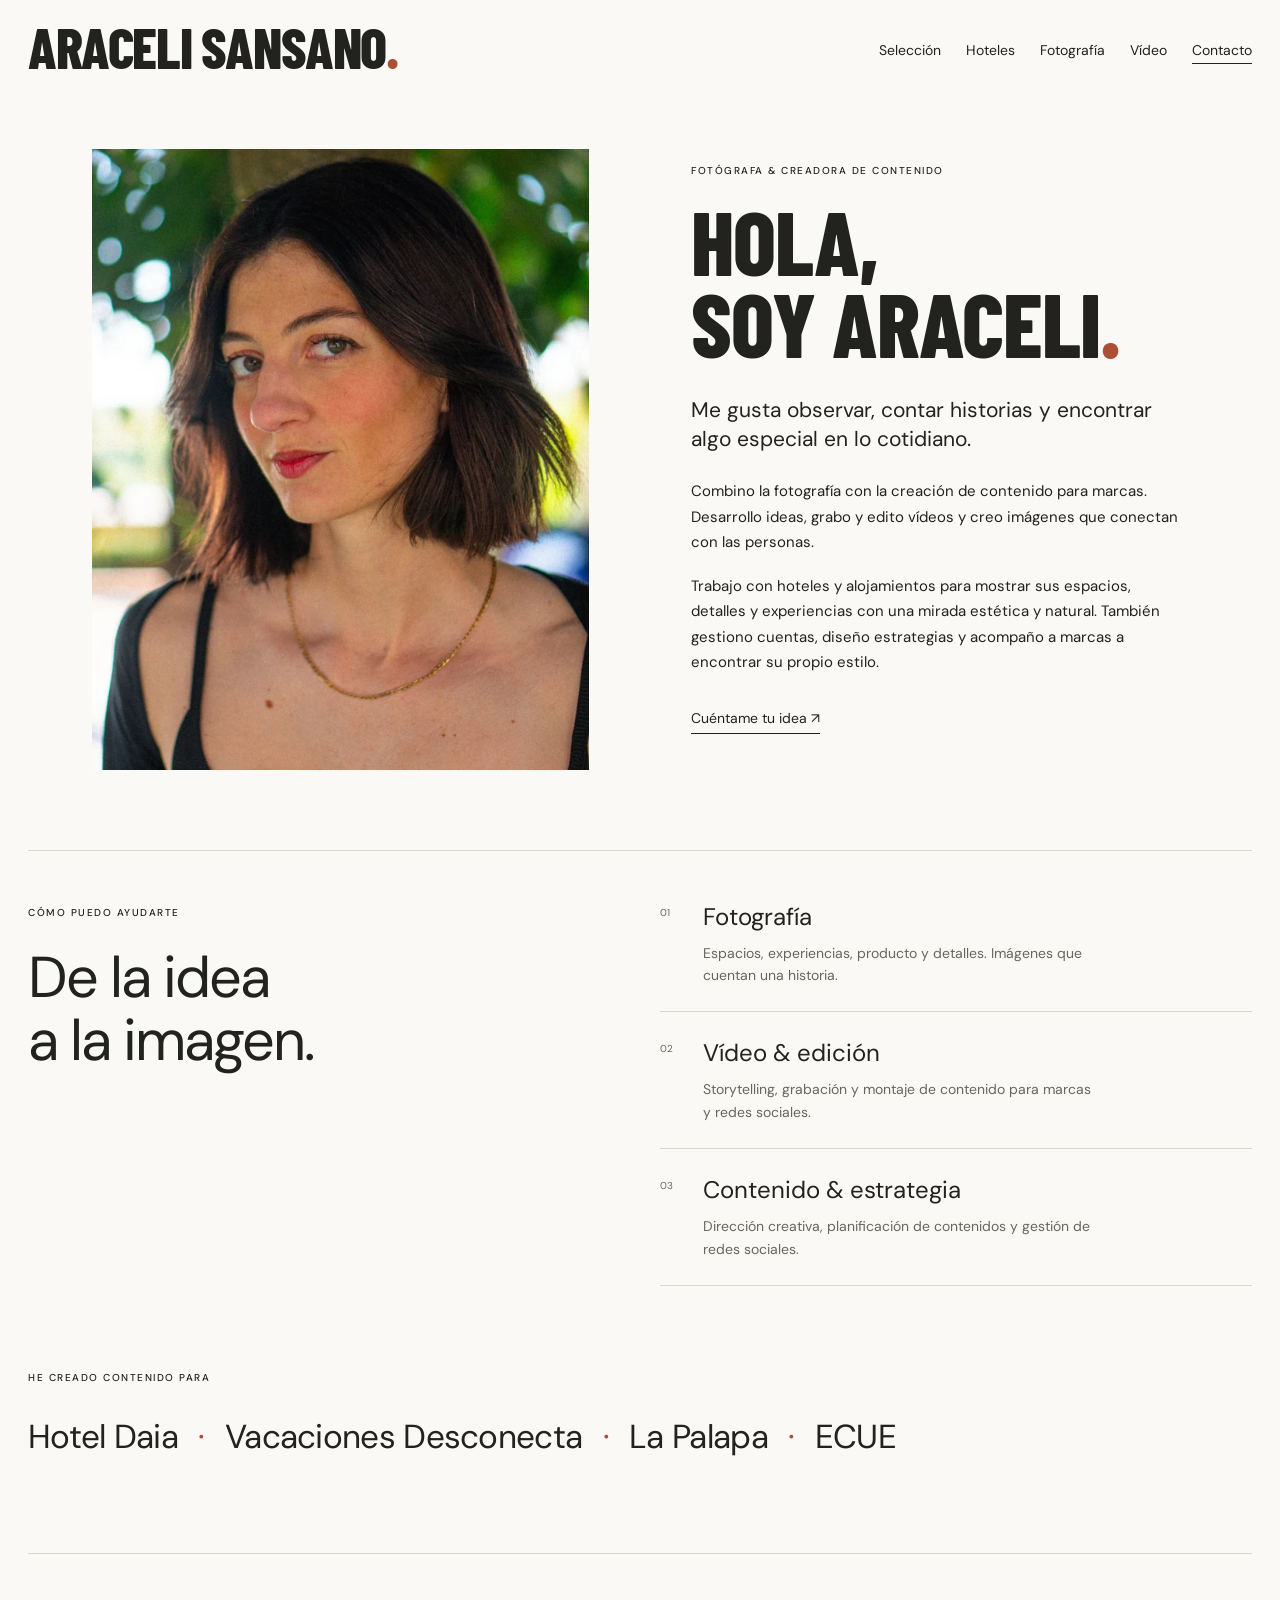
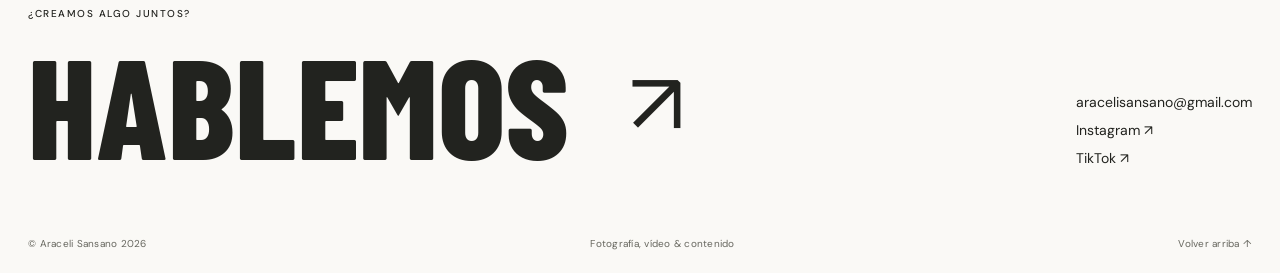
==== site/contacto.html @ bf67e086 "Build Araceli Sansano portfolio and prepare GitHub Pages" ====
<!doctype html>
<html lang="es"><head><meta charset="utf-8"><meta name="viewport" content="width=device-width, initial-scale=1">
<title>Sobre mí &amp; contacto — Araceli Sansano</title><meta name="description" content="Conoce a Araceli Sansano, fotógrafa y creadora de contenido. Hablemos de tu próximo proyecto.">
<meta name="theme-color" content="#faf9f6"><meta property="og:title" content="Sobre mí &amp; contacto — Araceli Sansano">
<meta property="og:description" content="Conoce a Araceli Sansano, fotógrafa y creadora de contenido. Hablemos de tu próximo proyecto."><meta property="og:type" content="website">
<meta property="og:image" content="https://jmf3192.github.io/seliweb/assets/images/MAGwtpu_GCA-1280.webp">
<link rel="icon" href="assets/favicon.svg" type="image/svg+xml">
<link rel="preload" href="assets/fonts/barlow-condensed-800.ttf" as="font" type="font/ttf" crossorigin>
<link rel="stylesheet" href="assets/style.css"><script src="assets/main.js" defer></script></head>
<body class=""><a class="skip" href="#contenido">Saltar al contenido</a>
<header class="header"><a class="wordmark" href="index.html" aria-label="Araceli Sansano, inicio">ARACELI SANSANO<span class="brand-dot">.</span></a>
<nav aria-label="Navegación principal"><a href="index.html" >Selección</a><a href="hoteles.html" >Hoteles</a><a href="fotografia.html" >Fotografía</a><a href="video.html" >Vídeo</a><a href="contacto.html" aria-current="page">Contacto</a></nav></header>
<main id="contenido"><section class="about-page"><div class="portrait"><img class="" src="assets/images/MAG5357HWW8-1280.webp"
      srcset="assets/images/MAG5357HWW8-640.webp 640w, assets/images/MAG5357HWW8-1280.webp 1280w, assets/images/MAG5357HWW8-1920.webp 1596w"
      sizes="(max-width: 700px) 100vw, 50vw" width="1596" height="2400"
      alt="Araceli Sansano" loading="eager" fetchpriority="high" decoding="async"></div><div class="about-copy"><span class="eyebrow">FOTÓGRAFA & CREADORA DE CONTENIDO</span><h1>Hola,<br>soy Araceli<span class="brand-dot">.</span></h1><p class="lead">Me gusta observar, contar historias y encontrar algo especial en lo cotidiano.</p><p>Combino la fotografía con la creación de contenido para marcas. Desarrollo ideas, grabo y edito vídeos y creo imágenes que conectan con las personas.</p><p>Trabajo con hoteles y alojamientos para mostrar sus espacios, detalles y experiencias con una mirada estética y natural. También gestiono cuentas, diseño estrategias y acompaño a marcas a encontrar su propio estilo.</p><a class="text-link" href="mailto:aracelisansano@gmail.com">Cuéntame tu idea ↗</a></div></section>
<section class="services"><div><span class="eyebrow">CÓMO PUEDO AYUDARTE</span><h2>De la idea<br>a la imagen.</h2></div><div class="service-list"><div><span>01</span><h3>Fotografía</h3><p>Espacios, experiencias, producto y detalles. Imágenes que cuentan una historia.</p></div><div><span>02</span><h3>Vídeo & edición</h3><p>Storytelling, grabación y montaje de contenido para marcas y redes sociales.</p></div><div><span>03</span><h3>Contenido & estrategia</h3><p>Dirección creativa, planificación de contenidos y gestión de redes sociales.</p></div></div></section>
<section class="experience"><span class="eyebrow">HE CREADO CONTENIDO PARA</span><p>Hotel Daia <span>·</span> Vacaciones Desconecta <span>·</span> La Palapa <span>·</span> ECUE</p></section></main>
<footer class="footer"><div class="footer-top"><div><span class="eyebrow">¿CREAMOS ALGO JUNTOS?</span><a class="contact-cta" href="mailto:aracelisansano@gmail.com">Hablemos<span aria-hidden="true">↗</span></a></div>
<div class="footer-links"><a href="mailto:aracelisansano@gmail.com">aracelisansano@gmail.com</a><a href="https://www.instagram.com/aracelisansano/" target="_blank" rel="noopener noreferrer">Instagram ↗</a><a href="https://www.tiktok.com/@aracelisansano" target="_blank" rel="noopener noreferrer">TikTok ↗</a></div></div>
<div class="footer-bottom"><span>© Araceli Sansano <span data-year>2026</span></span><span>Fotografía, vídeo & contenido</span><a href="#">Volver arriba ↑</a></div></footer>
<dialog class="lightbox" aria-label="Visor de fotografías"><div class="lightbox-bar"><span class="lightbox-count" aria-live="polite"></span><button class="lightbox-close" type="button" aria-label="Cerrar visor">Cerrar ×</button></div><div class="lightbox-stage"><button class="lightbox-prev" type="button" aria-label="Fotografía anterior">←</button><img class="lightbox-image" alt=""><button class="lightbox-next" type="button" aria-label="Fotografía siguiente">→</button></div><p class="lightbox-caption"></p></dialog>
</body></html>
---- site/assets/style.css ----
@font-face{font-family:Barlow;src:url('fonts/barlow-condensed-800.ttf') format('truetype');font-weight:800;font-display:swap}
@font-face{font-family:DM;src:url('fonts/dm-sans-400.ttf') format('truetype');font-weight:400;font-display:swap}
@font-face{font-family:DM;src:url('fonts/dm-sans-500.ttf') format('truetype');font-weight:500;font-display:swap}
@font-face{font-family:DM;src:url('fonts/dm-sans-600.ttf') format('truetype');font-weight:600;font-display:swap}
:root{--paper:#faf9f6;--ink:#22231f;--muted:#67675f;--accent:#ad4e35;--line:#d9d8d0;--space:28px}
*{box-sizing:border-box}html{scroll-behavior:smooth;scroll-padding-top:24px}body{margin:0;background:var(--paper);color:var(--ink);font-family:DM,Arial,sans-serif;font-size:15px;-webkit-font-smoothing:antialiased}a{color:inherit;text-decoration:none}button{font:inherit;color:inherit}img{display:block;max-width:100%;height:auto}button,a{-webkit-tap-highlight-color:transparent}a:focus-visible,button:focus-visible,video:focus-visible{outline:2px solid var(--accent);outline-offset:5px}::selection{background:#e3c5ad;color:#222}h1,h2,h3,p{margin:0}button{cursor:pointer}.skip{position:fixed;left:20px;top:-100px;z-index:100;background:var(--ink);color:white;padding:15px}.skip:focus{top:12px}.header{display:flex;align-items:center;justify-content:space-between;gap:32px;padding:22px var(--space) 26px}.wordmark{font-family:Barlow,Impact,sans-serif;font-size:clamp(34px,4.4vw,66px);font-weight:800;line-height:.9;white-space:nowrap;letter-spacing:-1.4px}.brand-dot{color:var(--accent)}.header nav{display:flex;gap:25px;align-items:center;padding-top:5px;font-size:14px;white-space:nowrap}.header nav a{padding:8px 0;position:relative}.header nav a:after{content:'';position:absolute;bottom:3px;left:0;right:0;height:1px;background:currentColor;transform:scaleX(0);transform-origin:left;transition:transform .2s}.header nav a:hover:after,.header nav a[aria-current]:after{transform:scaleX(1)}main{padding:0 var(--space)}.section-kicker{display:flex;align-items:center;justify-content:space-between;gap:15px;margin:24px 0 20px}.section-kicker h1{font-weight:400;font-size:15px}.section-kicker>span,.eyebrow{font-size:10px;letter-spacing:1.5px;font-weight:500;text-transform:uppercase}.section-kicker>span{color:var(--muted)}.project-grid{display:grid;grid-template-columns:repeat(2,minmax(0,1fr));column-gap:26px;row-gap:58px}.project-card.featured{grid-column:1/-1}.project-visual{overflow:hidden;position:relative;background:#eae8e1;aspect-ratio:4/4.5}.project-visual>img{width:100%;height:100%;object-fit:cover;transition:transform .65s cubic-bezier(.2,.6,.3,1)}.project-visual.paired{display:grid;grid-template-columns:1fr 1fr;gap:12px;aspect-ratio:auto;background:transparent;height:min(72vw,740px)}.paired>img{min-width:0;object-position:center}.project-link:hover .project-visual>img{transform:scale(1.025)}.project-caption{display:grid;grid-template-columns:34px 1fr 30px;gap:8px;padding-top:17px;align-items:start}.project-number{font-size:10px;color:var(--muted);padding-top:5px}.project-caption h2{font-size:17px;font-weight:500;letter-spacing:.15px;text-transform:uppercase}.project-caption p{font-size:12px;color:var(--muted);margin-top:5px}.project-arrow{font-size:25px;line-height:1;justify-self:end;transition:transform .2s}.project-link:hover .project-arrow{transform:translate(2px,-2px)}.play-badge{position:absolute;bottom:22px;left:22px;color:white;background:#2228;backdrop-filter:blur(12px);font-size:10px;letter-spacing:1.8px;padding:13px 17px;border:1px solid #ffffff70}.project-card:nth-child(6):last-child{grid-column:1/-1;width:66%;justify-self:center;margin-top:20px}.project-card:nth-child(6):last-child .project-visual{aspect-ratio:4/3}.about-preview{display:grid;grid-template-columns:1fr 1fr;gap:30px;border-top:1px solid var(--line);margin-top:115px;padding:60px 0 105px}.about-preview h2{font-size:clamp(32px,4.2vw,60px);line-height:1.04;font-weight:400;letter-spacing:-2px}.about-preview p{max-width:480px;font-size:17px;line-height:1.65;margin:25px 0}.text-link{display:inline-block;border-bottom:1px solid var(--ink);padding-bottom:6px;font-size:14px}.text-link:hover{color:var(--accent);border-color:var(--accent)}.footer{margin:0 var(--space);border-top:1px solid var(--line);padding:48px 0 23px}.footer-top{display:flex;justify-content:space-between;align-items:flex-end;gap:25px;padding-bottom:62px}.contact-cta{display:flex;gap:60px;align-items:center;font-family:Barlow,Impact,sans-serif;font-size:clamp(65px,11vw,150px);text-transform:uppercase;line-height:1;margin-top:12px}.contact-cta>span{font-family:DM,Arial,sans-serif;font-size:.62em;font-weight:400;transition:transform .2s}.contact-cta:hover>span{transform:translate(5px,-5px)}.footer-links{display:flex;flex-direction:column;align-items:flex-start;gap:10px;padding-bottom:8px;font-size:14px}.footer-links a:hover{text-decoration:underline}.footer-bottom{display:flex;justify-content:space-between;gap:18px;font-size:10px;color:var(--muted);letter-spacing:.25px}.category-heading{padding:60px 0 65px}.category-heading h1{font-family:Barlow,Impact,sans-serif;font-weight:800;font-size:clamp(50px,7vw,105px);text-transform:uppercase;line-height:1;margin:12px 0 16px;letter-spacing:-1px}.category-heading p{font-size:17px;color:var(--muted)}body:not(:has(.about-preview)) .footer{margin-top:90px}.back-link{display:inline-block;font-size:12px;margin-top:35px;color:var(--muted)}.back-link:hover{color:var(--ink)}.project-intro{display:grid;grid-template-columns:1fr 1fr;gap:40px;padding:40px 0 65px;align-items:end}.project-intro h1{font-family:Barlow,Impact,sans-serif;font-size:clamp(48px,6.2vw,90px);line-height:.95;text-transform:uppercase;max-width:650px;font-weight:800;letter-spacing:-1px;margin-top:17px}.project-intro>p{max-width:470px;justify-self:end;font-size:16px;line-height:1.65}.gallery{display:grid;grid-template-columns:1fr 1fr;gap:24px;align-items:start}.gallery:empty{display:none}.gallery-item{position:relative;display:block;overflow:hidden}.gallery-item>img{width:100%;height:auto}.gallery-item>span{position:absolute;bottom:12px;right:12px;background:var(--paper);width:32px;height:32px;text-align:center;line-height:32px;border-radius:50%;opacity:0;transition:opacity .2s}.gallery-item:hover>span,.gallery-item:focus-visible>span{opacity:1}.video-grid{display:grid;grid-template-columns:repeat(3,minmax(0,1fr));gap:30px 22px;align-items:start}.video-item{margin:0}.video-item video{display:block;width:100%;height:auto;background:#e9e7df;max-height:85vh;object-fit:contain}.video-item.landscape{grid-column:span 2}.video-item figcaption{display:flex;gap:15px;justify-content:space-between;font-size:11px;color:var(--muted);padding:12px 0}.next-project{display:flex;justify-content:space-between;align-items:center;gap:25px;border-top:1px solid var(--line);margin-top:90px;padding-top:35px}.next-project>span:last-child{font-size:clamp(24px,3.5vw,48px);letter-spacing:-1px}.next-project:hover>span:last-child{color:var(--accent)}.about-page{display:grid;grid-template-columns:1fr 1fr;gap:8vw;padding:50px 5vw 80px;align-items:start}.portrait img{width:100%;aspect-ratio:4/5;object-fit:cover;object-position:center}.about-copy{padding-top:10px}.about-copy h1{font-family:Barlow,Impact,sans-serif;text-transform:uppercase;font-size:clamp(60px,7vw,110px);line-height:.92;font-weight:800;margin:20px 0 32px;letter-spacing:-1px}.about-copy p{font-size:15px;line-height:1.7;margin-bottom:18px}.about-copy p.lead{font-size:21px;line-height:1.4;margin-bottom:25px}.about-copy .text-link{margin-top:15px}.services{display:grid;grid-template-columns:1fr 1fr;gap:40px;border-top:1px solid var(--line);padding-top:50px}.services h2{font-size:clamp(34px,4.5vw,60px);font-weight:400;letter-spacing:-2px;line-height:1.1;margin-top:25px}.service-list>div{display:grid;grid-template-columns:25px 1fr;gap:10px 18px;padding:25px 0;border-bottom:1px solid var(--line)}.service-list>div:first-child{padding-top:0}.service-list span{font-size:10px;color:var(--muted);padding-top:5px}.service-list h3{font-weight:400;font-size:24px}.service-list p{grid-column:2;line-height:1.6;color:var(--muted);max-width:390px;font-size:14px}.experience{padding-top:80px}.experience p{font-size:clamp(18px,2.6vw,34px);letter-spacing:-.7px;margin-top:24px;line-height:1.6}.experience p>span{color:var(--accent);padding:0 12px}.lightbox{width:100vw;max-width:100vw;height:100dvh;max-height:100dvh;border:0;padding:20px;background:#191a17;color:var(--paper);overflow:hidden}.lightbox::backdrop{background:#191a17}.lightbox-bar{display:flex;align-items:center;justify-content:space-between;height:40px;font-size:12px}.lightbox button{border:0;background:transparent;color:inherit;min-width:44px;min-height:44px}.lightbox-stage{display:grid;grid-template-columns:60px minmax(0,1fr) 60px;align-items:center;height:calc(100% - 90px);gap:20px}.lightbox-image{max-height:100%;max-width:100%;object-fit:contain;justify-self:center;min-height:0}.lightbox-prev,.lightbox-next{font-size:30px}.lightbox-caption{text-align:center;font-size:12px;height:30px;margin-top:15px}body:has(dialog[open]){overflow:hidden}
@media(min-width:1700px){:root{--space:50px}.project-visual.paired{height:850px}}
@media(max-width:1050px){.header{flex-wrap:wrap;gap:20px}.header nav{width:100%;justify-content:flex-end;gap:24px}.wordmark{font-size:58px}.section-kicker{margin-top:10px}.project-visual.paired{height:65vw}.about-page{padding-left:0;padding-right:0;gap:40px}.about-copy p.lead{font-size:19px}.contact-cta{gap:30px}}
@media(max-width:700px){:root{--space:16px}.header{padding-top:24px;padding-bottom:20px;gap:23px}.wordmark{font-size:clamp(38px,12.3vw,48px);letter-spacing:-1px}.header nav{justify-content:space-between;gap:14px;font-size:clamp(11px,3vw,12px);overflow-x:auto;scrollbar-width:none;padding-top:0;padding-bottom:3px}.header nav::-webkit-scrollbar{display:none}.header nav a{flex-shrink:0}.section-kicker{align-items:start;margin:5px 0 20px}.section-kicker h1{font-size:12px;max-width:170px;line-height:1.5}.section-kicker>span{font-size:8px;letter-spacing:1px;max-width:110px;text-align:right;line-height:1.6}.project-grid{grid-template-columns:1fr;gap:35px}.project-visual.paired{height:68vw;gap:7px}.project-visual{aspect-ratio:4/4.6}.project-caption{grid-template-columns:24px 1fr 22px;gap:5px;padding-top:13px}.project-caption h2{font-size:14px}.project-caption p{font-size:11px}.project-caption .project-arrow{font-size:22px}.project-card:nth-child(6):last-child{width:100%;margin:0}.project-card:nth-child(6):last-child .project-visual{aspect-ratio:4/4.6}.about-preview{grid-template-columns:1fr;gap:30px;margin-top:65px;padding:35px 0 55px}.about-preview h2{font-size:42px;letter-spacing:-1.5px}.about-preview p{font-size:15px}.footer{padding-top:32px}.footer-top{flex-direction:column;align-items:flex-start;gap:30px;padding-bottom:35px}.contact-cta{font-size:clamp(62px,18vw,78px);gap:22px}.footer-links{font-size:13px}.footer-bottom{flex-wrap:wrap;font-size:9px;line-height:1.5}.footer-bottom>span:nth-child(2){display:none}.category-heading{padding:28px 0 40px}.category-heading h1{font-size:55px}.category-heading p{font-size:14px;line-height:1.6}.project-intro{grid-template-columns:1fr;gap:25px;padding:30px 0}.project-intro h1{font-size:59px}.project-intro>p{justify-self:start;font-size:14px}.back-link{margin-top:14px}.gallery{gap:10px}.gallery-item>span{display:none}.video-grid{grid-template-columns:1fr 1fr;gap:22px 10px}.video-item.landscape{grid-column:1/-1}.video-item figcaption{font-size:9px;gap:5px;line-height:1.5}.next-project{align-items:flex-start;flex-direction:column;margin-top:45px;gap:14px}.next-project>span:last-child{font-size:30px}.about-page{grid-template-columns:1fr;gap:30px;padding:20px 0 45px}.portrait{width:82%}.about-copy h1{font-size:72px}.about-copy p.lead{font-size:22px}.services{grid-template-columns:1fr;gap:38px;padding-top:32px}.services h2{font-size:42px;margin-top:16px}.service-list h3{font-size:22px}.experience{padding-top:45px}.experience p{font-size:22px;letter-spacing:-.4px}.experience p>span{padding:0 5px}body:not(:has(.about-preview)) .footer{margin-top:55px}.lightbox{padding:10px}.lightbox-stage{grid-template-columns:30px minmax(0,1fr) 30px;gap:2px}.lightbox-prev,.lightbox-next{font-size:25px;min-width:30px!important}.lightbox-caption{font-size:10px}}
@media(prefers-reduced-motion:reduce){html{scroll-behavior:auto}*,*:before,*:after{transition:none!important;animation:none!important}}
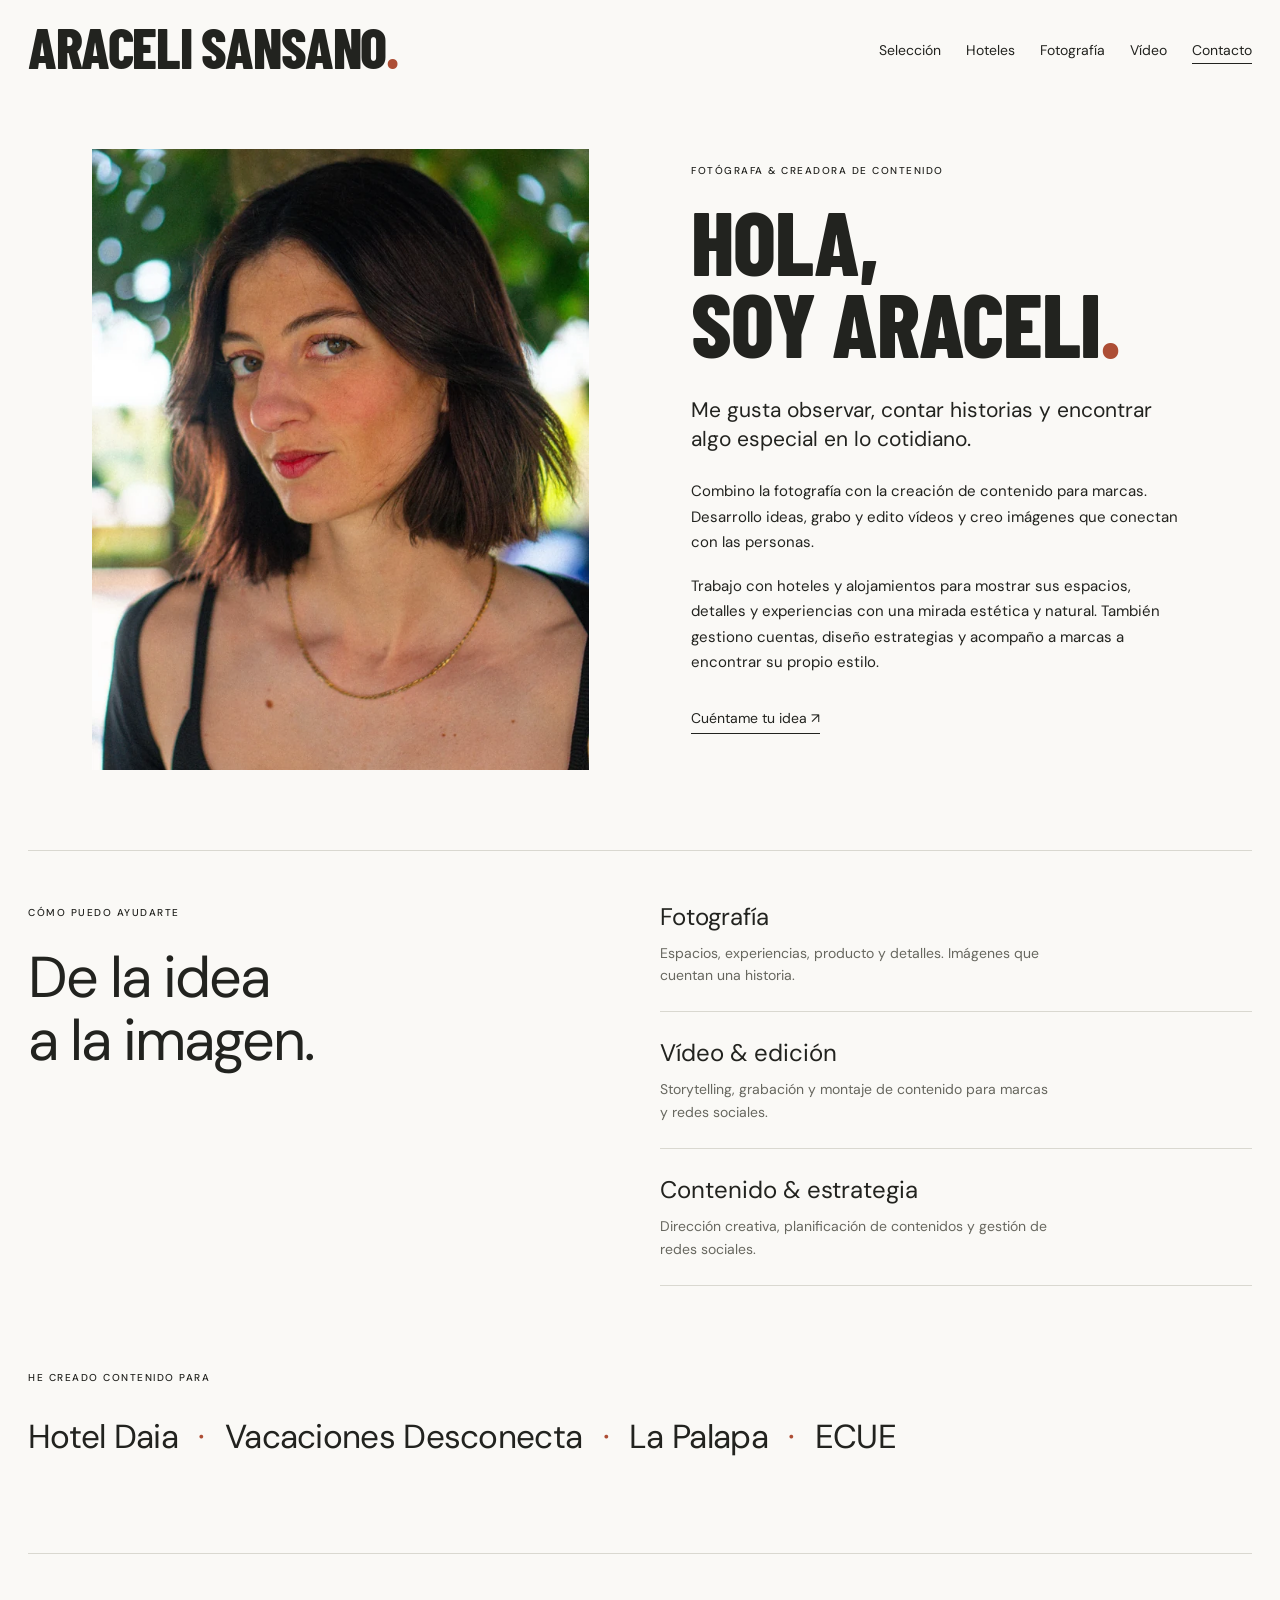
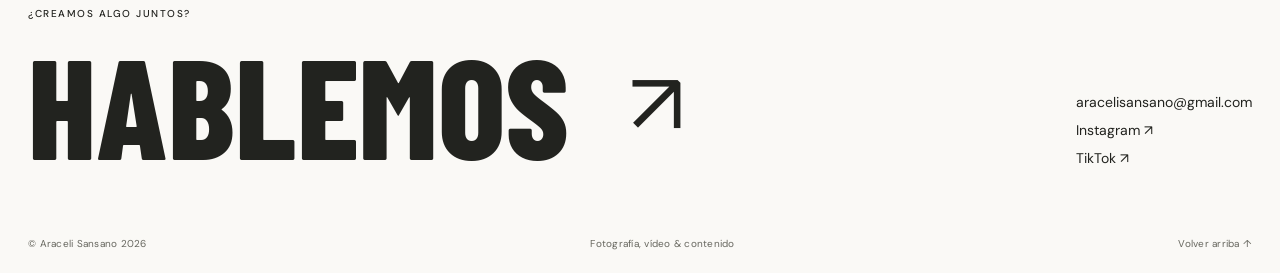
==== commit 1a1bbe59: "Remove decorative numbering from portfolio" ====
--- a/site/contacto.html
+++ b/site/contacto.html
@@ -14,7 +14,7 @@
       srcset="assets/images/MAG5357HWW8-640.webp 640w, assets/images/MAG5357HWW8-1280.webp 1280w, assets/images/MAG5357HWW8-1920.webp 1596w"
       sizes="(max-width: 700px) 100vw, 50vw" width="1596" height="2400"
       alt="Araceli Sansano" loading="eager" fetchpriority="high" decoding="async"></div><div class="about-copy"><span class="eyebrow">FOTÓGRAFA & CREADORA DE CONTENIDO</span><h1>Hola,<br>soy Araceli<span class="brand-dot">.</span></h1><p class="lead">Me gusta observar, contar historias y encontrar algo especial en lo cotidiano.</p><p>Combino la fotografía con la creación de contenido para marcas. Desarrollo ideas, grabo y edito vídeos y creo imágenes que conectan con las personas.</p><p>Trabajo con hoteles y alojamientos para mostrar sus espacios, detalles y experiencias con una mirada estética y natural. También gestiono cuentas, diseño estrategias y acompaño a marcas a encontrar su propio estilo.</p><a class="text-link" href="mailto:aracelisansano@gmail.com">Cuéntame tu idea ↗</a></div></section>
-<section class="services"><div><span class="eyebrow">CÓMO PUEDO AYUDARTE</span><h2>De la idea<br>a la imagen.</h2></div><div class="service-list"><div><span>01</span><h3>Fotografía</h3><p>Espacios, experiencias, producto y detalles. Imágenes que cuentan una historia.</p></div><div><span>02</span><h3>Vídeo & edición</h3><p>Storytelling, grabación y montaje de contenido para marcas y redes sociales.</p></div><div><span>03</span><h3>Contenido & estrategia</h3><p>Dirección creativa, planificación de contenidos y gestión de redes sociales.</p></div></div></section>
+<section class="services"><div><span class="eyebrow">CÓMO PUEDO AYUDARTE</span><h2>De la idea<br>a la imagen.</h2></div><div class="service-list"><div><h3>Fotografía</h3><p>Espacios, experiencias, producto y detalles. Imágenes que cuentan una historia.</p></div><div><h3>Vídeo & edición</h3><p>Storytelling, grabación y montaje de contenido para marcas y redes sociales.</p></div><div><h3>Contenido & estrategia</h3><p>Dirección creativa, planificación de contenidos y gestión de redes sociales.</p></div></div></section>
 <section class="experience"><span class="eyebrow">HE CREADO CONTENIDO PARA</span><p>Hotel Daia <span>·</span> Vacaciones Desconecta <span>·</span> La Palapa <span>·</span> ECUE</p></section></main>
 <footer class="footer"><div class="footer-top"><div><span class="eyebrow">¿CREAMOS ALGO JUNTOS?</span><a class="contact-cta" href="mailto:aracelisansano@gmail.com">Hablemos<span aria-hidden="true">↗</span></a></div>
 <div class="footer-links"><a href="mailto:aracelisansano@gmail.com">aracelisansano@gmail.com</a><a href="https://www.instagram.com/aracelisansano/" target="_blank" rel="noopener noreferrer">Instagram ↗</a><a href="https://www.tiktok.com/@aracelisansano" target="_blank" rel="noopener noreferrer">TikTok ↗</a></div></div>
--- a/site/assets/style.css
+++ b/site/assets/style.css
@@ -3,8 +3,8 @@
 @font-face{font-family:DM;src:url('fonts/dm-sans-500.ttf') format('truetype');font-weight:500;font-display:swap}
 @font-face{font-family:DM;src:url('fonts/dm-sans-600.ttf') format('truetype');font-weight:600;font-display:swap}
 :root{--paper:#faf9f6;--ink:#22231f;--muted:#67675f;--accent:#ad4e35;--line:#d9d8d0;--space:28px}
-*{box-sizing:border-box}html{scroll-behavior:smooth;scroll-padding-top:24px}body{margin:0;background:var(--paper);color:var(--ink);font-family:DM,Arial,sans-serif;font-size:15px;-webkit-font-smoothing:antialiased}a{color:inherit;text-decoration:none}button{font:inherit;color:inherit}img{display:block;max-width:100%;height:auto}button,a{-webkit-tap-highlight-color:transparent}a:focus-visible,button:focus-visible,video:focus-visible{outline:2px solid var(--accent);outline-offset:5px}::selection{background:#e3c5ad;color:#222}h1,h2,h3,p{margin:0}button{cursor:pointer}.skip{position:fixed;left:20px;top:-100px;z-index:100;background:var(--ink);color:white;padding:15px}.skip:focus{top:12px}.header{display:flex;align-items:center;justify-content:space-between;gap:32px;padding:22px var(--space) 26px}.wordmark{font-family:Barlow,Impact,sans-serif;font-size:clamp(34px,4.4vw,66px);font-weight:800;line-height:.9;white-space:nowrap;letter-spacing:-1.4px}.brand-dot{color:var(--accent)}.header nav{display:flex;gap:25px;align-items:center;padding-top:5px;font-size:14px;white-space:nowrap}.header nav a{padding:8px 0;position:relative}.header nav a:after{content:'';position:absolute;bottom:3px;left:0;right:0;height:1px;background:currentColor;transform:scaleX(0);transform-origin:left;transition:transform .2s}.header nav a:hover:after,.header nav a[aria-current]:after{transform:scaleX(1)}main{padding:0 var(--space)}.section-kicker{display:flex;align-items:center;justify-content:space-between;gap:15px;margin:24px 0 20px}.section-kicker h1{font-weight:400;font-size:15px}.section-kicker>span,.eyebrow{font-size:10px;letter-spacing:1.5px;font-weight:500;text-transform:uppercase}.section-kicker>span{color:var(--muted)}.project-grid{display:grid;grid-template-columns:repeat(2,minmax(0,1fr));column-gap:26px;row-gap:58px}.project-card.featured{grid-column:1/-1}.project-visual{overflow:hidden;position:relative;background:#eae8e1;aspect-ratio:4/4.5}.project-visual>img{width:100%;height:100%;object-fit:cover;transition:transform .65s cubic-bezier(.2,.6,.3,1)}.project-visual.paired{display:grid;grid-template-columns:1fr 1fr;gap:12px;aspect-ratio:auto;background:transparent;height:min(72vw,740px)}.paired>img{min-width:0;object-position:center}.project-link:hover .project-visual>img{transform:scale(1.025)}.project-caption{display:grid;grid-template-columns:34px 1fr 30px;gap:8px;padding-top:17px;align-items:start}.project-number{font-size:10px;color:var(--muted);padding-top:5px}.project-caption h2{font-size:17px;font-weight:500;letter-spacing:.15px;text-transform:uppercase}.project-caption p{font-size:12px;color:var(--muted);margin-top:5px}.project-arrow{font-size:25px;line-height:1;justify-self:end;transition:transform .2s}.project-link:hover .project-arrow{transform:translate(2px,-2px)}.play-badge{position:absolute;bottom:22px;left:22px;color:white;background:#2228;backdrop-filter:blur(12px);font-size:10px;letter-spacing:1.8px;padding:13px 17px;border:1px solid #ffffff70}.project-card:nth-child(6):last-child{grid-column:1/-1;width:66%;justify-self:center;margin-top:20px}.project-card:nth-child(6):last-child .project-visual{aspect-ratio:4/3}.about-preview{display:grid;grid-template-columns:1fr 1fr;gap:30px;border-top:1px solid var(--line);margin-top:115px;padding:60px 0 105px}.about-preview h2{font-size:clamp(32px,4.2vw,60px);line-height:1.04;font-weight:400;letter-spacing:-2px}.about-preview p{max-width:480px;font-size:17px;line-height:1.65;margin:25px 0}.text-link{display:inline-block;border-bottom:1px solid var(--ink);padding-bottom:6px;font-size:14px}.text-link:hover{color:var(--accent);border-color:var(--accent)}.footer{margin:0 var(--space);border-top:1px solid var(--line);padding:48px 0 23px}.footer-top{display:flex;justify-content:space-between;align-items:flex-end;gap:25px;padding-bottom:62px}.contact-cta{display:flex;gap:60px;align-items:center;font-family:Barlow,Impact,sans-serif;font-size:clamp(65px,11vw,150px);text-transform:uppercase;line-height:1;margin-top:12px}.contact-cta>span{font-family:DM,Arial,sans-serif;font-size:.62em;font-weight:400;transition:transform .2s}.contact-cta:hover>span{transform:translate(5px,-5px)}.footer-links{display:flex;flex-direction:column;align-items:flex-start;gap:10px;padding-bottom:8px;font-size:14px}.footer-links a:hover{text-decoration:underline}.footer-bottom{display:flex;justify-content:space-between;gap:18px;font-size:10px;color:var(--muted);letter-spacing:.25px}.category-heading{padding:60px 0 65px}.category-heading h1{font-family:Barlow,Impact,sans-serif;font-weight:800;font-size:clamp(50px,7vw,105px);text-transform:uppercase;line-height:1;margin:12px 0 16px;letter-spacing:-1px}.category-heading p{font-size:17px;color:var(--muted)}body:not(:has(.about-preview)) .footer{margin-top:90px}.back-link{display:inline-block;font-size:12px;margin-top:35px;color:var(--muted)}.back-link:hover{color:var(--ink)}.project-intro{display:grid;grid-template-columns:1fr 1fr;gap:40px;padding:40px 0 65px;align-items:end}.project-intro h1{font-family:Barlow,Impact,sans-serif;font-size:clamp(48px,6.2vw,90px);line-height:.95;text-transform:uppercase;max-width:650px;font-weight:800;letter-spacing:-1px;margin-top:17px}.project-intro>p{max-width:470px;justify-self:end;font-size:16px;line-height:1.65}.gallery{display:grid;grid-template-columns:1fr 1fr;gap:24px;align-items:start}.gallery:empty{display:none}.gallery-item{position:relative;display:block;overflow:hidden}.gallery-item>img{width:100%;height:auto}.gallery-item>span{position:absolute;bottom:12px;right:12px;background:var(--paper);width:32px;height:32px;text-align:center;line-height:32px;border-radius:50%;opacity:0;transition:opacity .2s}.gallery-item:hover>span,.gallery-item:focus-visible>span{opacity:1}.video-grid{display:grid;grid-template-columns:repeat(3,minmax(0,1fr));gap:30px 22px;align-items:start}.video-item{margin:0}.video-item video{display:block;width:100%;height:auto;background:#e9e7df;max-height:85vh;object-fit:contain}.video-item.landscape{grid-column:span 2}.video-item figcaption{display:flex;gap:15px;justify-content:space-between;font-size:11px;color:var(--muted);padding:12px 0}.next-project{display:flex;justify-content:space-between;align-items:center;gap:25px;border-top:1px solid var(--line);margin-top:90px;padding-top:35px}.next-project>span:last-child{font-size:clamp(24px,3.5vw,48px);letter-spacing:-1px}.next-project:hover>span:last-child{color:var(--accent)}.about-page{display:grid;grid-template-columns:1fr 1fr;gap:8vw;padding:50px 5vw 80px;align-items:start}.portrait img{width:100%;aspect-ratio:4/5;object-fit:cover;object-position:center}.about-copy{padding-top:10px}.about-copy h1{font-family:Barlow,Impact,sans-serif;text-transform:uppercase;font-size:clamp(60px,7vw,110px);line-height:.92;font-weight:800;margin:20px 0 32px;letter-spacing:-1px}.about-copy p{font-size:15px;line-height:1.7;margin-bottom:18px}.about-copy p.lead{font-size:21px;line-height:1.4;margin-bottom:25px}.about-copy .text-link{margin-top:15px}.services{display:grid;grid-template-columns:1fr 1fr;gap:40px;border-top:1px solid var(--line);padding-top:50px}.services h2{font-size:clamp(34px,4.5vw,60px);font-weight:400;letter-spacing:-2px;line-height:1.1;margin-top:25px}.service-list>div{display:grid;grid-template-columns:25px 1fr;gap:10px 18px;padding:25px 0;border-bottom:1px solid var(--line)}.service-list>div:first-child{padding-top:0}.service-list span{font-size:10px;color:var(--muted);padding-top:5px}.service-list h3{font-weight:400;font-size:24px}.service-list p{grid-column:2;line-height:1.6;color:var(--muted);max-width:390px;font-size:14px}.experience{padding-top:80px}.experience p{font-size:clamp(18px,2.6vw,34px);letter-spacing:-.7px;margin-top:24px;line-height:1.6}.experience p>span{color:var(--accent);padding:0 12px}.lightbox{width:100vw;max-width:100vw;height:100dvh;max-height:100dvh;border:0;padding:20px;background:#191a17;color:var(--paper);overflow:hidden}.lightbox::backdrop{background:#191a17}.lightbox-bar{display:flex;align-items:center;justify-content:space-between;height:40px;font-size:12px}.lightbox button{border:0;background:transparent;color:inherit;min-width:44px;min-height:44px}.lightbox-stage{display:grid;grid-template-columns:60px minmax(0,1fr) 60px;align-items:center;height:calc(100% - 90px);gap:20px}.lightbox-image{max-height:100%;max-width:100%;object-fit:contain;justify-self:center;min-height:0}.lightbox-prev,.lightbox-next{font-size:30px}.lightbox-caption{text-align:center;font-size:12px;height:30px;margin-top:15px}body:has(dialog[open]){overflow:hidden}
+*{box-sizing:border-box}html{scroll-behavior:smooth;scroll-padding-top:24px}body{margin:0;background:var(--paper);color:var(--ink);font-family:DM,Arial,sans-serif;font-size:15px;-webkit-font-smoothing:antialiased}a{color:inherit;text-decoration:none}button{font:inherit;color:inherit}img{display:block;max-width:100%;height:auto}button,a{-webkit-tap-highlight-color:transparent}a:focus-visible,button:focus-visible,video:focus-visible{outline:2px solid var(--accent);outline-offset:5px}::selection{background:#e3c5ad;color:#222}h1,h2,h3,p{margin:0}button{cursor:pointer}.skip{position:fixed;left:20px;top:-100px;z-index:100;background:var(--ink);color:white;padding:15px}.skip:focus{top:12px}.header{display:flex;align-items:center;justify-content:space-between;gap:32px;padding:22px var(--space) 26px}.wordmark{font-family:Barlow,Impact,sans-serif;font-size:clamp(34px,4.4vw,66px);font-weight:800;line-height:.9;white-space:nowrap;letter-spacing:-1.4px}.brand-dot{color:var(--accent)}.header nav{display:flex;gap:25px;align-items:center;padding-top:5px;font-size:14px;white-space:nowrap}.header nav a{padding:8px 0;position:relative}.header nav a:after{content:'';position:absolute;bottom:3px;left:0;right:0;height:1px;background:currentColor;transform:scaleX(0);transform-origin:left;transition:transform .2s}.header nav a:hover:after,.header nav a[aria-current]:after{transform:scaleX(1)}main{padding:0 var(--space)}.section-kicker{display:flex;align-items:center;justify-content:space-between;gap:15px;margin:24px 0 20px}.section-kicker h1{font-weight:400;font-size:15px}.section-kicker>span,.eyebrow{font-size:10px;letter-spacing:1.5px;font-weight:500;text-transform:uppercase}.section-kicker>span{color:var(--muted)}.project-grid{display:grid;grid-template-columns:repeat(2,minmax(0,1fr));column-gap:26px;row-gap:58px}.project-card.featured{grid-column:1/-1}.project-visual{overflow:hidden;position:relative;background:#eae8e1;aspect-ratio:4/4.5}.project-visual>img{width:100%;height:100%;object-fit:cover;transition:transform .65s cubic-bezier(.2,.6,.3,1)}.project-visual.paired{display:grid;grid-template-columns:1fr 1fr;gap:12px;aspect-ratio:auto;background:transparent;height:min(72vw,740px)}.paired>img{min-width:0;object-position:center}.project-link:hover .project-visual>img{transform:scale(1.025)}.project-caption{display:grid;grid-template-columns:1fr 30px;gap:8px;padding-top:17px;align-items:start}.project-caption h2{font-size:17px;font-weight:500;letter-spacing:.15px;text-transform:uppercase}.project-caption p{font-size:12px;color:var(--muted);margin-top:5px}.project-arrow{font-size:25px;line-height:1;justify-self:end;transition:transform .2s}.project-link:hover .project-arrow{transform:translate(2px,-2px)}.play-badge{position:absolute;bottom:22px;left:22px;color:white;background:#2228;backdrop-filter:blur(12px);font-size:10px;letter-spacing:1.8px;padding:13px 17px;border:1px solid #ffffff70}.project-card:nth-child(6):last-child{grid-column:1/-1;width:66%;justify-self:center;margin-top:20px}.project-card:nth-child(6):last-child .project-visual{aspect-ratio:4/3}.about-preview{display:grid;grid-template-columns:1fr 1fr;gap:30px;border-top:1px solid var(--line);margin-top:115px;padding:60px 0 105px}.about-preview h2{font-size:clamp(32px,4.2vw,60px);line-height:1.04;font-weight:400;letter-spacing:-2px}.about-preview p{max-width:480px;font-size:17px;line-height:1.65;margin:25px 0}.text-link{display:inline-block;border-bottom:1px solid var(--ink);padding-bottom:6px;font-size:14px}.text-link:hover{color:var(--accent);border-color:var(--accent)}.footer{margin:0 var(--space);border-top:1px solid var(--line);padding:48px 0 23px}.footer-top{display:flex;justify-content:space-between;align-items:flex-end;gap:25px;padding-bottom:62px}.contact-cta{display:flex;gap:60px;align-items:center;font-family:Barlow,Impact,sans-serif;font-size:clamp(65px,11vw,150px);text-transform:uppercase;line-height:1;margin-top:12px}.contact-cta>span{font-family:DM,Arial,sans-serif;font-size:.62em;font-weight:400;transition:transform .2s}.contact-cta:hover>span{transform:translate(5px,-5px)}.footer-links{display:flex;flex-direction:column;align-items:flex-start;gap:10px;padding-bottom:8px;font-size:14px}.footer-links a:hover{text-decoration:underline}.footer-bottom{display:flex;justify-content:space-between;gap:18px;font-size:10px;color:var(--muted);letter-spacing:.25px}.category-heading{padding:60px 0 65px}.category-heading h1{font-family:Barlow,Impact,sans-serif;font-weight:800;font-size:clamp(50px,7vw,105px);text-transform:uppercase;line-height:1;margin:12px 0 16px;letter-spacing:-1px}.category-heading p{font-size:17px;color:var(--muted)}body:not(:has(.about-preview)) .footer{margin-top:90px}.back-link{display:inline-block;font-size:12px;margin-top:35px;color:var(--muted)}.back-link:hover{color:var(--ink)}.project-intro{display:grid;grid-template-columns:1fr 1fr;gap:40px;padding:40px 0 65px;align-items:end}.project-intro h1{font-family:Barlow,Impact,sans-serif;font-size:clamp(48px,6.2vw,90px);line-height:.95;text-transform:uppercase;max-width:650px;font-weight:800;letter-spacing:-1px;margin-top:17px}.project-intro>p{max-width:470px;justify-self:end;font-size:16px;line-height:1.65}.gallery{display:grid;grid-template-columns:1fr 1fr;gap:24px;align-items:start}.gallery:empty{display:none}.gallery-item{position:relative;display:block;overflow:hidden}.gallery-item>img{width:100%;height:auto}.gallery-item>span{position:absolute;bottom:12px;right:12px;background:var(--paper);width:32px;height:32px;text-align:center;line-height:32px;border-radius:50%;opacity:0;transition:opacity .2s}.gallery-item:hover>span,.gallery-item:focus-visible>span{opacity:1}.video-grid{display:grid;grid-template-columns:repeat(3,minmax(0,1fr));gap:30px 22px;align-items:start}.video-item{margin:0}.video-item video{display:block;width:100%;height:auto;background:#e9e7df;max-height:85vh;object-fit:contain}.video-item.landscape{grid-column:span 2}.video-item figcaption{display:flex;gap:15px;justify-content:space-between;font-size:11px;color:var(--muted);padding:12px 0}.next-project{display:flex;justify-content:space-between;align-items:center;gap:25px;border-top:1px solid var(--line);margin-top:90px;padding-top:35px}.next-project>span:last-child{font-size:clamp(24px,3.5vw,48px);letter-spacing:-1px}.next-project:hover>span:last-child{color:var(--accent)}.about-page{display:grid;grid-template-columns:1fr 1fr;gap:8vw;padding:50px 5vw 80px;align-items:start}.portrait img{width:100%;aspect-ratio:4/5;object-fit:cover;object-position:center}.about-copy{padding-top:10px}.about-copy h1{font-family:Barlow,Impact,sans-serif;text-transform:uppercase;font-size:clamp(60px,7vw,110px);line-height:.92;font-weight:800;margin:20px 0 32px;letter-spacing:-1px}.about-copy p{font-size:15px;line-height:1.7;margin-bottom:18px}.about-copy p.lead{font-size:21px;line-height:1.4;margin-bottom:25px}.about-copy .text-link{margin-top:15px}.services{display:grid;grid-template-columns:1fr 1fr;gap:40px;border-top:1px solid var(--line);padding-top:50px}.services h2{font-size:clamp(34px,4.5vw,60px);font-weight:400;letter-spacing:-2px;line-height:1.1;margin-top:25px}.service-list>div{display:grid;grid-template-columns:1fr;gap:10px;padding:25px 0;border-bottom:1px solid var(--line)}.service-list>div:first-child{padding-top:0}.service-list h3{font-weight:400;font-size:24px}.service-list p{line-height:1.6;color:var(--muted);max-width:390px;font-size:14px}.experience{padding-top:80px}.experience p{font-size:clamp(18px,2.6vw,34px);letter-spacing:-.7px;margin-top:24px;line-height:1.6}.experience p>span{color:var(--accent);padding:0 12px}.lightbox{width:100vw;max-width:100vw;height:100dvh;max-height:100dvh;border:0;padding:20px;background:#191a17;color:var(--paper);overflow:hidden}.lightbox::backdrop{background:#191a17}.lightbox-bar{display:flex;align-items:center;justify-content:space-between;height:40px;font-size:12px}.lightbox button{border:0;background:transparent;color:inherit;min-width:44px;min-height:44px}.lightbox-stage{display:grid;grid-template-columns:60px minmax(0,1fr) 60px;align-items:center;height:calc(100% - 90px);gap:20px}.lightbox-image{max-height:100%;max-width:100%;object-fit:contain;justify-self:center;min-height:0}.lightbox-prev,.lightbox-next{font-size:30px}.lightbox-caption{text-align:center;font-size:12px;height:30px;margin-top:15px}body:has(dialog[open]){overflow:hidden}
 @media(min-width:1700px){:root{--space:50px}.project-visual.paired{height:850px}}
 @media(max-width:1050px){.header{flex-wrap:wrap;gap:20px}.header nav{width:100%;justify-content:flex-end;gap:24px}.wordmark{font-size:58px}.section-kicker{margin-top:10px}.project-visual.paired{height:65vw}.about-page{padding-left:0;padding-right:0;gap:40px}.about-copy p.lead{font-size:19px}.contact-cta{gap:30px}}
-@media(max-width:700px){:root{--space:16px}.header{padding-top:24px;padding-bottom:20px;gap:23px}.wordmark{font-size:clamp(38px,12.3vw,48px);letter-spacing:-1px}.header nav{justify-content:space-between;gap:14px;font-size:clamp(11px,3vw,12px);overflow-x:auto;scrollbar-width:none;padding-top:0;padding-bottom:3px}.header nav::-webkit-scrollbar{display:none}.header nav a{flex-shrink:0}.section-kicker{align-items:start;margin:5px 0 20px}.section-kicker h1{font-size:12px;max-width:170px;line-height:1.5}.section-kicker>span{font-size:8px;letter-spacing:1px;max-width:110px;text-align:right;line-height:1.6}.project-grid{grid-template-columns:1fr;gap:35px}.project-visual.paired{height:68vw;gap:7px}.project-visual{aspect-ratio:4/4.6}.project-caption{grid-template-columns:24px 1fr 22px;gap:5px;padding-top:13px}.project-caption h2{font-size:14px}.project-caption p{font-size:11px}.project-caption .project-arrow{font-size:22px}.project-card:nth-child(6):last-child{width:100%;margin:0}.project-card:nth-child(6):last-child .project-visual{aspect-ratio:4/4.6}.about-preview{grid-template-columns:1fr;gap:30px;margin-top:65px;padding:35px 0 55px}.about-preview h2{font-size:42px;letter-spacing:-1.5px}.about-preview p{font-size:15px}.footer{padding-top:32px}.footer-top{flex-direction:column;align-items:flex-start;gap:30px;padding-bottom:35px}.contact-cta{font-size:clamp(62px,18vw,78px);gap:22px}.footer-links{font-size:13px}.footer-bottom{flex-wrap:wrap;font-size:9px;line-height:1.5}.footer-bottom>span:nth-child(2){display:none}.category-heading{padding:28px 0 40px}.category-heading h1{font-size:55px}.category-heading p{font-size:14px;line-height:1.6}.project-intro{grid-template-columns:1fr;gap:25px;padding:30px 0}.project-intro h1{font-size:59px}.project-intro>p{justify-self:start;font-size:14px}.back-link{margin-top:14px}.gallery{gap:10px}.gallery-item>span{display:none}.video-grid{grid-template-columns:1fr 1fr;gap:22px 10px}.video-item.landscape{grid-column:1/-1}.video-item figcaption{font-size:9px;gap:5px;line-height:1.5}.next-project{align-items:flex-start;flex-direction:column;margin-top:45px;gap:14px}.next-project>span:last-child{font-size:30px}.about-page{grid-template-columns:1fr;gap:30px;padding:20px 0 45px}.portrait{width:82%}.about-copy h1{font-size:72px}.about-copy p.lead{font-size:22px}.services{grid-template-columns:1fr;gap:38px;padding-top:32px}.services h2{font-size:42px;margin-top:16px}.service-list h3{font-size:22px}.experience{padding-top:45px}.experience p{font-size:22px;letter-spacing:-.4px}.experience p>span{padding:0 5px}body:not(:has(.about-preview)) .footer{margin-top:55px}.lightbox{padding:10px}.lightbox-stage{grid-template-columns:30px minmax(0,1fr) 30px;gap:2px}.lightbox-prev,.lightbox-next{font-size:25px;min-width:30px!important}.lightbox-caption{font-size:10px}}
+@media(max-width:700px){:root{--space:16px}.header{padding-top:24px;padding-bottom:20px;gap:23px}.wordmark{font-size:clamp(38px,12.3vw,48px);letter-spacing:-1px}.header nav{justify-content:space-between;gap:14px;font-size:clamp(11px,3vw,12px);overflow-x:auto;scrollbar-width:none;padding-top:0;padding-bottom:3px}.header nav::-webkit-scrollbar{display:none}.header nav a{flex-shrink:0}.section-kicker{align-items:start;margin:5px 0 20px}.section-kicker h1{font-size:12px;max-width:170px;line-height:1.5}.section-kicker>span{font-size:8px;letter-spacing:1px;max-width:110px;text-align:right;line-height:1.6}.project-grid{grid-template-columns:1fr;gap:35px}.project-visual.paired{height:68vw;gap:7px}.project-visual{aspect-ratio:4/4.6}.project-caption{grid-template-columns:1fr 22px;gap:5px;padding-top:13px}.project-caption h2{font-size:14px}.project-caption p{font-size:11px}.project-caption .project-arrow{font-size:22px}.project-card:nth-child(6):last-child{width:100%;margin:0}.project-card:nth-child(6):last-child .project-visual{aspect-ratio:4/4.6}.about-preview{grid-template-columns:1fr;gap:30px;margin-top:65px;padding:35px 0 55px}.about-preview h2{font-size:42px;letter-spacing:-1.5px}.about-preview p{font-size:15px}.footer{padding-top:32px}.footer-top{flex-direction:column;align-items:flex-start;gap:30px;padding-bottom:35px}.contact-cta{font-size:clamp(62px,18vw,78px);gap:22px}.footer-links{font-size:13px}.footer-bottom{flex-wrap:wrap;font-size:9px;line-height:1.5}.footer-bottom>span:nth-child(2){display:none}.category-heading{padding:28px 0 40px}.category-heading h1{font-size:55px}.category-heading p{font-size:14px;line-height:1.6}.project-intro{grid-template-columns:1fr;gap:25px;padding:30px 0}.project-intro h1{font-size:59px}.project-intro>p{justify-self:start;font-size:14px}.back-link{margin-top:14px}.gallery{gap:10px}.gallery-item>span{display:none}.video-grid{grid-template-columns:1fr 1fr;gap:22px 10px}.video-item.landscape{grid-column:1/-1}.video-item figcaption{font-size:9px;gap:5px;line-height:1.5}.next-project{align-items:flex-start;flex-direction:column;margin-top:45px;gap:14px}.next-project>span:last-child{font-size:30px}.about-page{grid-template-columns:1fr;gap:30px;padding:20px 0 45px}.portrait{width:82%}.about-copy h1{font-size:72px}.about-copy p.lead{font-size:22px}.services{grid-template-columns:1fr;gap:38px;padding-top:32px}.services h2{font-size:42px;margin-top:16px}.service-list h3{font-size:22px}.experience{padding-top:45px}.experience p{font-size:22px;letter-spacing:-.4px}.experience p>span{padding:0 5px}body:not(:has(.about-preview)) .footer{margin-top:55px}.lightbox{padding:10px}.lightbox-stage{grid-template-columns:30px minmax(0,1fr) 30px;gap:2px}.lightbox-prev,.lightbox-next{font-size:25px;min-width:30px!important}.lightbox-caption{font-size:10px}}
 @media(prefers-reduced-motion:reduce){html{scroll-behavior:auto}*,*:before,*:after{transition:none!important;animation:none!important}}
